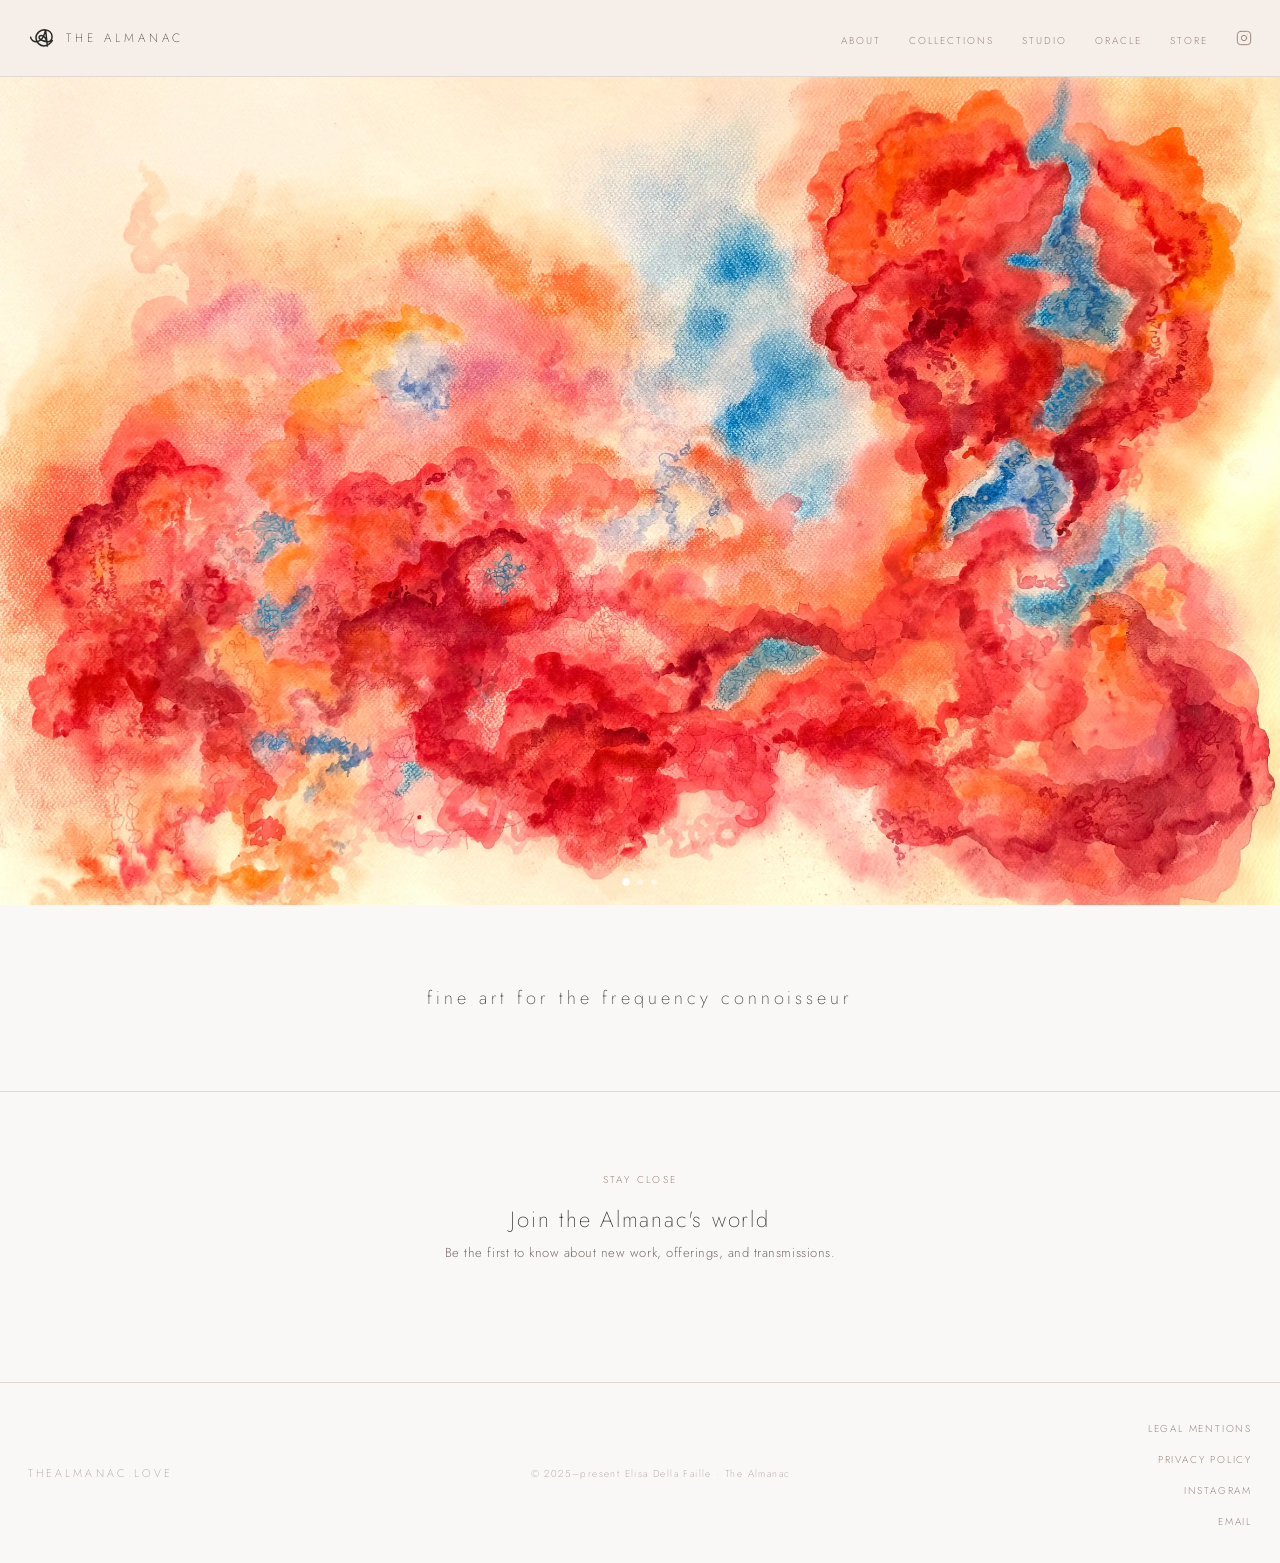
==== index.html @ 08c4aa6d "added collections page bonestructure and updates homepage about" ====
<!DOCTYPE html>
<html lang="en">
<head>
  <meta charset="UTF-8">
  <meta name="viewport" content="width=device-width, initial-scale=1.0">
  <meta name="referrer" content="strict-origin-when-cross-origin">
  <title>The Almanac</title>
  <meta name="description" content="The Almanac is a living body of work materialising unseen forces. A collection of dances on paper, on skin, in silence.">

  <!-- Open Graph -->
  <meta property="og:title" content="The Almanac">
  <meta property="og:description" content="The Almanac is a living body of work materialising unseen forces. A collection of dances on paper, on skin, in silence.">
  <meta property="og:image" content="https://thealmanacslove.github.io/thealmanac/img/hero1-big.webp">
  <meta property="og:url" content="https://thealmanacslove.github.io/thealmanac/">
  <meta property="og:type" content="website">

  <link rel="canonical" href="https://thealmanacslove.github.io/thealmanac/">

  <link rel="preconnect" href="https://fonts.googleapis.com">
  <link rel="preconnect" href="https://fonts.gstatic.com" crossorigin>
  <link href="https://fonts.googleapis.com/css2?family=Jost:wght@200;300&display=swap" rel="stylesheet">
  <link rel="stylesheet" href="style.css">
  <link rel="icon" href="img/almanaclogo.svg" type="image/svg+xml">

  <link rel="preload" as="image" href="img/hero1.webp">

  <!-- MailerLite Universal -->
  <script>
    (function(w,d,e,u,f,l,n){w[f]=w[f]||function(){(w[f].q=w[f].q||[])
    .push(arguments);},l=d.createElement(e),l.async=1,l.src=u,
    n=d.getElementsByTagName(e)[0],n.parentNode.insertBefore(l,n);})
    (window,document,'script','https://assets.mailerlite.com/js/universal.js','ml');
    ml('account', '2088881');
  </script>

  <style>
    footer { border-top: none; }

    /* ─── HERO SLIDER ─── */
    .hero-slider {
      position: relative;
      width: 100%;
      overflow: hidden;
      background: var(--pink);
    }

    .hero-track {
      display: flex;
      transition: transform 1.1s cubic-bezier(0.4, 0, 0.2, 1);
      will-change: transform;
    }

    .hero-track.no-transition { transition: none; }

    .hero-slide {
      flex: 0 0 100%;
      max-height: 92vh;
      overflow: hidden;
    }

    .hero-slide img {
      width: 100%;
      height: 92vh;
      object-fit: cover;
      object-position: center;
      display: block;
    }

    .hero-dots {
      position: absolute;
      bottom: 20px;
      left: 50%;
      transform: translateX(-50%);
      display: flex;
      gap: 8px;
      z-index: 10;
    }

    .hero-dot {
      width: 6px;
      height: 6px;
      border-radius: 50%;
      background: rgba(255, 255, 255, 0.5);
      border: none;
      padding: 0;
      cursor: pointer;
      transition: background 0.3s ease, transform 0.3s ease;
    }

    .hero-dot.active {
      background: rgba(255, 255, 255, 0.95);
      transform: scale(1.3);
    }

    /* ─── ABOUT ─── */
    .about {
      padding: 80px 28px;
      border-bottom: 0.5px solid var(--border);
      text-align: center;
    }

    .about p {
      font-size: 18px;
      font-weight: 200;
      letter-spacing: 0.22em;
      text-transform: lowercase;
      color: var(--ink);
    }

    .about-logo {
      height: 40px;
      width: 40px;
      display: block;
      margin: 24px auto 0;
    }

    /* ─── NEWSLETTER ─── */
    .newsletter {
      padding: 80px 28px;
      border-bottom: 0.5px solid var(--border);
      text-align: center;
    }

    .newsletter-eyebrow {
      font-size: 10px;
      font-weight: 300;
      letter-spacing: 0.24em;
      text-transform: uppercase;
      color: var(--muted);
      margin-bottom: 16px;
    }

    .newsletter-heading {
      font-size: 22px;
      font-weight: 200;
      letter-spacing: 0.08em;
      color: var(--ink);
      margin-bottom: 8px;
    }

    .newsletter-sub {
      font-size: 13px;
      font-weight: 300;
      color: var(--body-text);
      letter-spacing: 0.04em;
      margin-bottom: 40px;
    }

    .newsletter .ml-embedded { max-width: 400px; margin: 0 auto; }
    .ml-form-embedWrapper { background-color: transparent !important; }
    .ml-form-embedBody { padding: 0 !important; }
    .ml-form-embedContent { display: none !important; }

    .ml-form-fieldRow input {
      background-color: var(--bg) !important;
      border-color: var(--border) !important;
      border-radius: 0 !important;
      font-family: var(--font) !important;
      font-size: 13px !important;
      font-weight: 300 !important;
      color: var(--ink) !important;
      letter-spacing: 0.06em !important;
      padding: 14px 16px !important;
    }

    .ml-form-fieldRow input::placeholder {
      color: var(--muted) !important;
      letter-spacing: 0.1em;
      text-transform: uppercase;
      font-size: 11px !important;
    }

    .ml-form-embedSubmit button.primary {
      background-color: var(--klein) !important;
      border: none !important;
      border-radius: 0 !important;
      font-family: var(--font) !important;
      font-size: 11px !important;
      font-weight: 300 !important;
      letter-spacing: 0.24em !important;
      text-transform: uppercase !important;
      padding: 16px !important;
      transition: background-color 0.2s ease !important;
    }

    .ml-form-embedSubmit button.primary:hover { background-color: var(--ink) !important; }

    .ml-form-successContent h4 {
      font-family: var(--font) !important;
      font-weight: 200 !important;
      font-size: 18px !important;
      letter-spacing: 0.1em !important;
      color: var(--ink) !important;
    }

    .ml-form-successContent p {
      font-family: var(--font) !important;
      font-weight: 300 !important;
      color: var(--body-text) !important;
    }
  </style>
</head>

<body>

  <!-- NAV -->
  <nav aria-label="Main navigation">
    <a href="/" class="nav-logo" aria-label="The Almanac — home">
      <img src="img/almanaclogo.svg" alt="The Almanac" class="nav-logo-img">
      <span class="nav-logo-text">The Almanac</span>
    </a>
    <ul class="nav-links">
      <li><a href="about.html">About</a></li>
      <li><a href="collections.html">Collections</a></li>
      <li><a href="studio.html">Studio</a></li>
      <li><a href="oracle.html">Oracle</a></li>
      <li><a href="store.html">Store</a></li>
      <li>
        <a href="https://www.instagram.com/thealmanac.love/"
           target="_blank"
           rel="noopener noreferrer"
           class="nav-instagram"
           aria-label="The Almanac on Instagram">
          <svg viewBox="0 0 24 24" aria-hidden="true">
            <rect x="2" y="2" width="20" height="20" rx="5" ry="5"/>
            <circle cx="12" cy="12" r="4"/>
            <circle cx="17.5" cy="6.5" r="0.5" fill="currentColor" stroke="none"/>
          </svg>
        </a>
      </li>
    </ul>
  </nav>

  <!-- HERO SLIDER -->
  <section aria-label="Hero image slideshow" aria-roledescription="carousel">
    <div class="hero-slider" id="heroSlider">
      <div class="hero-track" id="heroTrack">

        <div class="hero-slide" role="group" aria-roledescription="slide" aria-label="Slide 1 of 3">
          <img src="img/hero1.webp" alt="Original painting by Elisa - cities in the sky — The Almanac" loading="eager">
        </div>

        <div class="hero-slide" role="group" aria-roledescription="slide" aria-label="Slide 2 of 3">
          <img src="img/hero2.webp" alt="Original painting by Elisa - devotion — The Almanac" loading="lazy">
        </div>

        <div class="hero-slide" role="group" aria-roledescription="slide" aria-label="Slide 3 of 3">
          <img src="img/hero3.webp" alt="Original painting by Elisa - welcome to aurora — The Almanac" loading="lazy">
        </div>

      </div>

      <!-- Dots -->
      <div class="hero-dots" role="tablist" aria-label="Slide navigation">
        <button class="hero-dot active" role="tab" aria-selected="true"  aria-label="Go to slide 1" data-index="0"></button>
        <button class="hero-dot"        role="tab" aria-selected="false" aria-label="Go to slide 2" data-index="1"></button>
        <button class="hero-dot"        role="tab" aria-selected="false" aria-label="Go to slide 3" data-index="2"></button>
      </div>
    </div>
  </section>

  <!-- ABOUT -->
  <section class="about" aria-label="About The Almanac">
    <p>fine art for the frequency connoisseur</p>
  </section>

  <!-- NEWSLETTER -->
  <section class="newsletter" id="newsletter" aria-label="Newsletter signup">
    <p class="newsletter-eyebrow">Stay close</p>
    <h2 class="newsletter-heading">Join the Almanac's world</h2>
    <p class="newsletter-sub">Be the first to know about new work, offerings, and transmissions.</p>
    <div class="ml-embedded" data-form="FB75Kf"></div>
  </section>

  <!-- FOOTER -->
  <footer>
    <span class="footer-logo">thealmanac.love</span>
    <p class="footer-copyright">© 2025–present Elisa Della Faille · The Almanac</p>
    <ul class="footer-links">
      <li><a href="legal.html">Legal Mentions</a></li>
      <li><a href="privacy.html">Privacy Policy</a></li>
      <li><a href="https://www.instagram.com/thealmanac.love/" target="_blank" rel="noopener noreferrer">Instagram</a></li>
      <li><a href="mailto:thealmanac.elisa@gmail.com">Email</a></li>
    </ul>
  </footer>

  <script src="main.js" defer></script>
  <script>
    (function () {
      const slider  = document.getElementById('heroSlider');
      const track   = document.getElementById('heroTrack');
      const dotsContainer = document.querySelector('.hero-dots');

      const realSlides = Array.from(track.querySelectorAll('.hero-slide'));
      const total      = realSlides.length;

      const cloneLast  = realSlides[total - 1].cloneNode(true);
      const cloneFirst = realSlides[0].cloneNode(true);
      track.prepend(cloneLast);
      track.appendChild(cloneFirst);

      let pos     = 1;
      let current = 0;
      let autoTimer   = null;
      let isTransitioning = false;

      dotsContainer.innerHTML = '';
      realSlides.forEach((_, i) => {
        const btn = document.createElement('button');
        btn.className   = 'hero-dot' + (i === 0 ? ' active' : '');
        btn.setAttribute('role', 'tab');
        btn.setAttribute('aria-selected', i === 0 ? 'true' : 'false');
        btn.setAttribute('aria-label', `Go to slide ${i + 1}`);
        btn.dataset.index = i;
        btn.addEventListener('click', () => { goTo(i); startAuto(); });
        dotsContainer.appendChild(btn);
      });

      const dots = () => dotsContainer.querySelectorAll('.hero-dot');

      function updateDots(index) {
        dots().forEach((d, i) => {
          d.classList.toggle('active', i === index);
          d.setAttribute('aria-selected', i === index ? 'true' : 'false');
        });
      }

      function setPos(index, animate) {
        if (!animate) track.classList.add('no-transition');
        track.style.transform = `translateX(-${index * 100}%)`;
        if (!animate) {
          track.getBoundingClientRect();
          track.classList.remove('no-transition');
        }
      }

      function goTo(realIndex) {
        if (isTransitioning) return;
        current = ((realIndex % total) + total) % total;
        pos     = current + 1;
        isTransitioning = true;
        setPos(pos, true);
        updateDots(current);
      }

      function next() {
        if (isTransitioning) return;
        isTransitioning = true;
        pos++;
        current = pos === total + 1 ? 0 : pos - 1;
        setPos(pos, true);
        updateDots(current);
      }

      function prev() {
        if (isTransitioning) return;
        isTransitioning = true;
        pos--;
        current = pos === 0 ? total - 1 : pos - 1;
        setPos(pos, true);
        updateDots(current);
      }

      track.addEventListener('transitionend', () => {
        isTransitioning = false;
        if (pos === total + 1) { pos = 1; setPos(pos, false); }
        if (pos === 0)         { pos = total; setPos(pos, false); }
      });

      setPos(pos, false);

      function startAuto() { stopAuto(); autoTimer = setInterval(next, 4500); }
      function stopAuto()  { clearInterval(autoTimer); }

      slider.addEventListener('mouseenter', stopAuto);
      slider.addEventListener('mouseleave', startAuto);

      let touchStartX = 0;
      slider.addEventListener('touchstart', e => { touchStartX = e.changedTouches[0].screenX; stopAuto(); }, { passive: true });
      slider.addEventListener('touchend',   e => {
        const diff = touchStartX - e.changedTouches[0].screenX;
        if (Math.abs(diff) > 40) diff > 0 ? next() : prev();
        startAuto();
      }, { passive: true });

      let wheelLock = false;
      slider.addEventListener('wheel', e => {
        if (Math.abs(e.deltaX) < Math.abs(e.deltaY)) return;
        e.preventDefault();
        if (wheelLock) return;
        wheelLock = true;
        e.deltaX > 30 ? next() : e.deltaX < -30 ? prev() : null;
        startAuto();
        setTimeout(() => { wheelLock = false; }, 900);
      }, { passive: false });

      slider.setAttribute('tabindex', '0');
      slider.addEventListener('keydown', e => {
        if (e.key === 'ArrowRight') { next(); startAuto(); }
        if (e.key === 'ArrowLeft')  { prev(); startAuto(); }
      });

      let resizeTimer;
      window.addEventListener('resize', () => {
        clearTimeout(resizeTimer);
        track.classList.add('no-transition');
        track.style.transform = `translateX(-${pos * 100}%)`;
        resizeTimer = setTimeout(() => track.classList.remove('no-transition'), 150);
      });

      startAuto();
    })();
  </script>

</body>
</html>
---- style.css ----
/* ═══════════════════════════════════════════════
   The Almanac — shared stylesheet
   ═══════════════════════════════════════════════ */

/* ── RESET ─────────────────────────────────── */
*, *::before, *::after { box-sizing: border-box; margin: 0; padding: 0; }

/* ── TOKENS ─────────────────────────────────── */
:root {
  --bg:        #F9F8F6;
  --nav-bg:    #F5EEE9;
  --pink:      #EDD8CF;
  --border:    #E2D8D2;
  --ink:       #2A2825;
  --muted:     #9E8880;
  --body-text: #7A6E6A;
  --klein:     #002FA7;
  --font:      'Jost', sans-serif;
}

/* ── BASE ────────────────────────────────────── */
html { scroll-behavior: smooth; }

body {
  background-color: var(--bg);
  color: var(--ink);
  font-family: var(--font);
  font-weight: 300;
  -webkit-font-smoothing: antialiased;
  min-height: 100vh;
}

a { color: inherit; text-decoration: none; transition: color 0.2s ease; }
a:hover { color: var(--klein); }
img { display: block; width: 100%; }

/* ── NAV ─────────────────────────────────────── */
nav {
  background-color: var(--nav-bg);
  border-bottom: 0.5px solid var(--border);
  padding: 24px 28px;
  display: flex;
  align-items: center;
  justify-content: space-between;
  position: sticky;
  top: 0;
  z-index: 100;
}

.nav-logo {
  display: flex;
  align-items: center;
  gap: 10px;
}

.nav-logo-img {
  height: 28px;
  width: auto;
  display: block;
}

.nav-logo-text {
  font-size: 12px;
  font-weight: 200;
  letter-spacing: 0.32em;
  text-transform: uppercase;
  color: var(--ink);
}

@media (max-width: 640px) {
  .nav-logo-text { display: none; }
}

.nav-links {
  display: flex;
  align-items: center;
  gap: 28px;
  list-style: none;
}

.nav-links a {
  font-size: 10px;
  font-weight: 300;
  letter-spacing: 0.2em;
  text-transform: uppercase;
  color: var(--muted);
}

.nav-links a:hover { color: var(--klein); }

.nav-instagram {
  display: flex;
  align-items: center;
  color: var(--muted);
  transition: color 0.2s ease;
}

.nav-instagram:hover { color: var(--klein); }

.nav-instagram svg {
  width: 16px;
  height: 16px;
  stroke: currentColor;
  fill: none;
  stroke-width: 1.5;
  stroke-linecap: round;
  stroke-linejoin: round;
}

/* ── FOOTER ──────────────────────────────────── */
footer {
  padding: 32px 28px;
  display: flex;
  align-items: center;
  justify-content: space-between;
  flex-wrap: wrap;
  gap: 16px;
  border-top: 0.5px solid var(--border);
}

.footer-logo {
  font-size: 11px;
  font-weight: 200;
  letter-spacing: 0.28em;
  text-transform: uppercase;
  color: var(--muted);
}

.footer-copyright {
  font-size: 10px;
  font-weight: 200;
  letter-spacing: 0.14em;
  color: var(--muted);
}

.footer-links {
  display: flex;
  flex-direction: column;
  gap: 8px;
  list-style: none;
  align-items: flex-end;
}

.footer-links a {
  font-size: 10px;
  font-weight: 300;
  letter-spacing: 0.18em;
  text-transform: uppercase;
  color: var(--muted);
}

.footer-links a:hover { color: var(--klein); }

/* ── BUTTONS ─────────────────────────────────── */
.btn {
  font-family: var(--font);
  font-size: 11px;
  font-weight: 300;
  letter-spacing: 0.24em;
  text-transform: uppercase;
  padding: 16px 40px;
  border: none;
  cursor: pointer;
  transition: background 0.2s ease, color 0.2s ease;
  display: inline-flex;
  align-items: center;
  gap: 10px;
}

.btn-roll {
  background: var(--ink);
  color: #fff;
  min-width: 220px;
}

.btn-roll:hover:not(:disabled) { background: var(--klein); }

.btn-roll:disabled {
  background: var(--border);
  color: var(--muted);
  cursor: not-allowed;
}

.btn-secondary {
  background: transparent;
  color: var(--muted);
  border: 0.5px solid var(--border);
  min-width: 220px;
  font-size: 10px;
}

.btn-secondary:hover { color: var(--ink); border-color: var(--ink); }

.btn-email {
  background: var(--pink);
  color: var(--ink);
  border: none;
  font-family: var(--font);
  font-size: 11px;
  font-weight: 300;
  letter-spacing: 0.24em;
  text-transform: uppercase;
  padding: 14px;
  cursor: pointer;
  transition: background 0.2s ease;
}

.btn-email:hover { background: var(--ink); color: #fff; }

/* ── TYPOGRAPHY UTILITIES ────────────────────── */
.page-eyebrow {
  font-size: 10px;
  font-weight: 300;
  letter-spacing: 0.24em;
  text-transform: uppercase;
  color: var(--muted);
  margin-bottom: 16px;
}

.page-title {
  font-size: 26px;
  font-weight: 200;
  letter-spacing: 0.08em;
  color: var(--ink);
  margin-bottom: 12px;
}

.page-sub {
  font-size: 13px;
  font-weight: 300;
  color: var(--body-text);
  line-height: 1.8;
  max-width: 420px;
  margin: 0 auto 48px;
}

/* ── ACCESSIBILITY ───────────────────────────── */
:focus-visible { outline: 2px solid var(--klein); outline-offset: 3px; }

.sr-only {
  position: absolute;
  width: 1px;
  height: 1px;
  padding: 0;
  margin: -1px;
  overflow: hidden;
  clip: rect(0,0,0,0);
  white-space: nowrap;
  border: 0;
}
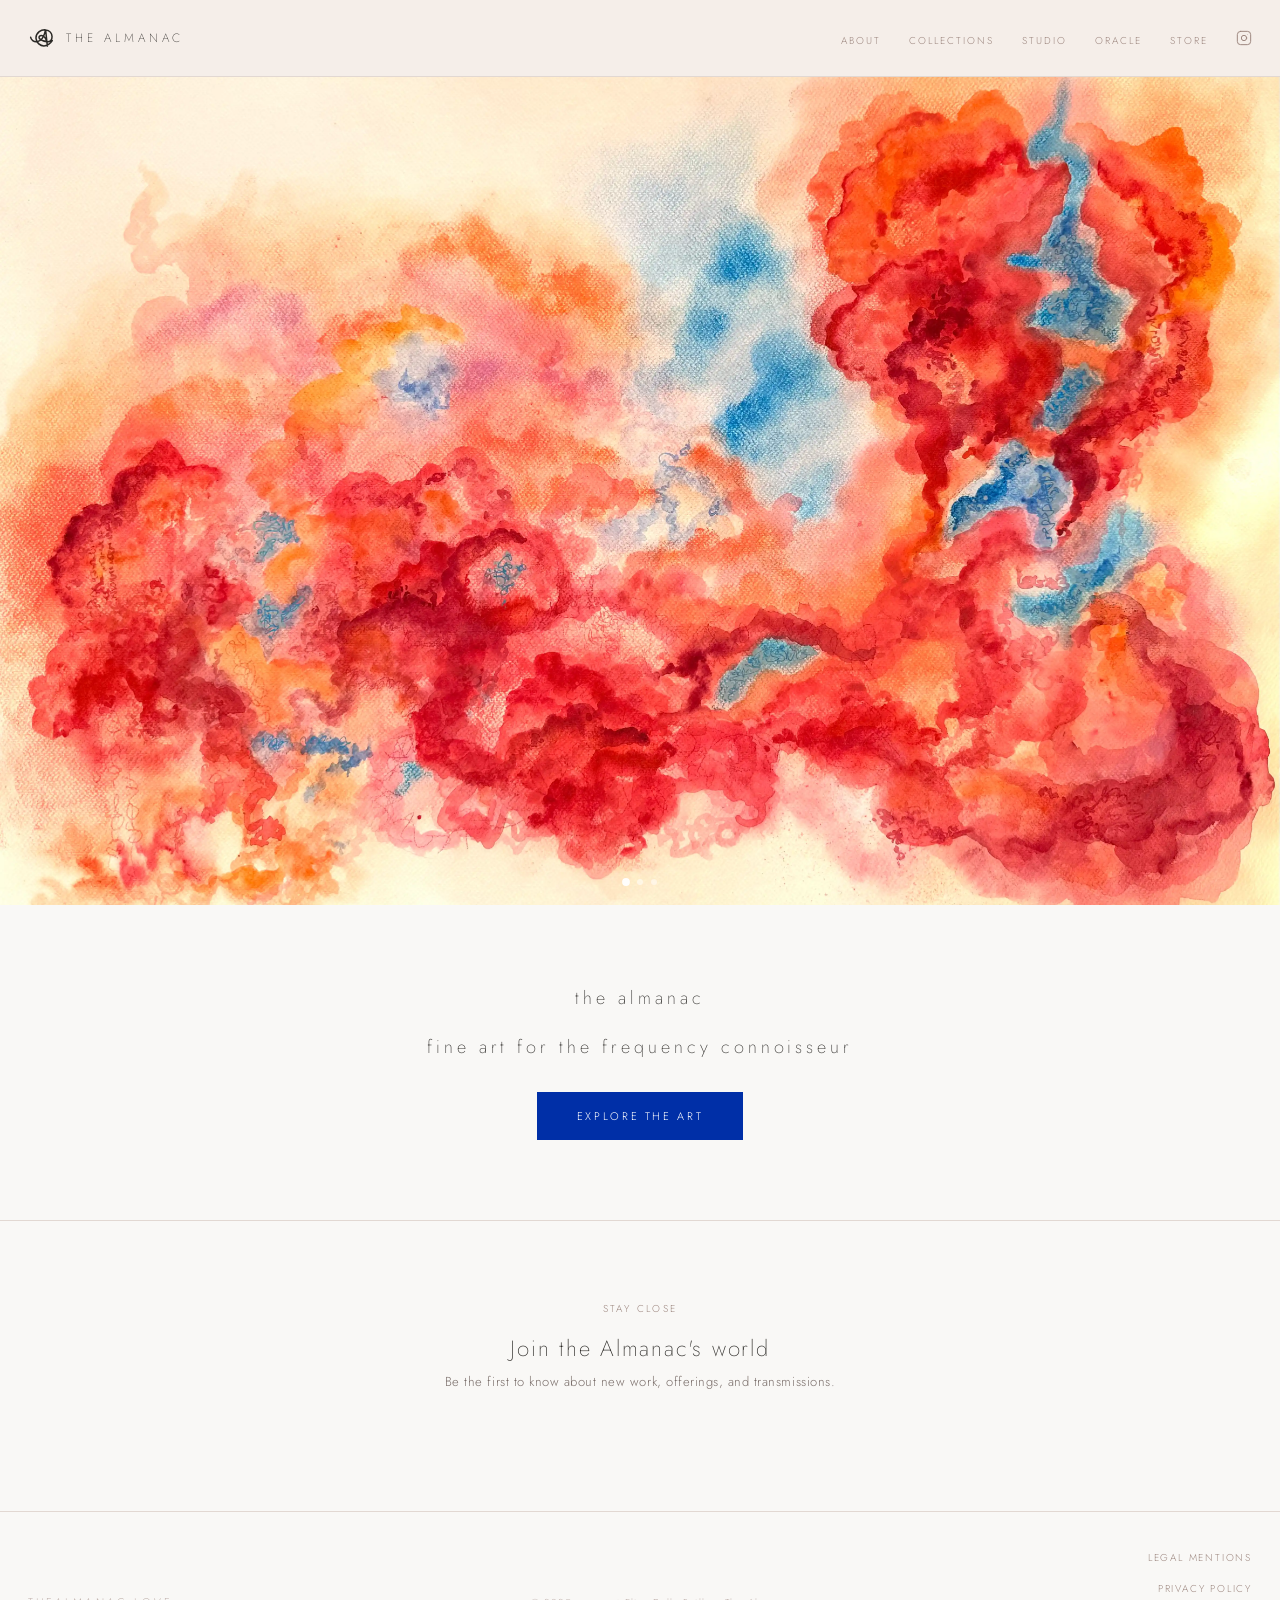
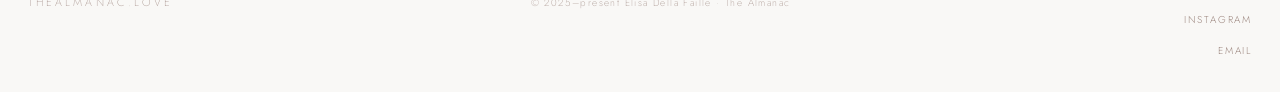
==== commit 542bd5b7: "added collections button on home page" ====
--- a/index.html
+++ b/index.html
@@ -8,11 +8,13 @@
   <meta name="description" content="The Almanac is a living body of work materialising unseen forces. A collection of dances on paper, on skin, in silence.">
 
   <!-- Open Graph -->
-  <meta property="og:title" content="The Almanac">
+  <meta property="og:title" content="The Almanac — fine art for the frequency connoisseur">
   <meta property="og:description" content="The Almanac is a living body of work materialising unseen forces. A collection of dances on paper, on skin, in silence.">
-  <meta property="og:image" content="https://thealmanacslove.github.io/thealmanac/img/hero1-big.webp">
+  <meta property="og:image" content="https://thealmanacslove.github.io/thealmanac/img/hero1.webp">
   <meta property="og:url" content="https://thealmanacslove.github.io/thealmanac/">
   <meta property="og:type" content="website">
+  <meta name="twitter:card" content="summary_large_image">
+  <meta property="og:site_name" content="The Almanac">
 
   <link rel="canonical" href="https://thealmanacslove.github.io/thealmanac/">
 
@@ -92,6 +94,23 @@
       transform: scale(1.3);
     }
 
+    /* ─── HERO STICKY ─── */
+    .hero-section-wrap {
+      position: sticky;
+      top: var(--nav-h, 0px);
+      z-index: 0;
+      transition: top 0.3s ease;
+    }
+
+    /* Content slides over the sticky hero */
+    .about,
+    .newsletter,
+    footer {
+      position: relative;
+      z-index: 1;
+      background: var(--bg);
+    }
+
     /* ─── ABOUT ─── */
     .about {
       padding: 80px 28px;
@@ -106,6 +125,8 @@
       text-transform: lowercase;
       color: var(--ink);
     }
+
+    .about-cta { margin-top: 32px; }
 
     .about-logo {
       height: 40px;
@@ -232,7 +253,7 @@
   </nav>
 
   <!-- HERO SLIDER -->
-  <section aria-label="Hero image slideshow" aria-roledescription="carousel">
+  <section class="hero-section-wrap" aria-label="Hero image slideshow" aria-roledescription="carousel">
     <div class="hero-slider" id="heroSlider">
       <div class="hero-track" id="heroTrack">
 
@@ -261,7 +282,10 @@
 
   <!-- ABOUT -->
   <section class="about" aria-label="About The Almanac">
+    <p>the Almanac</p>
+    <br>
     <p>fine art for the frequency connoisseur</p>
+    <a href="collections.html" class="btn btn-primary about-cta">Explore the art</a>
   </section>
 
   <!-- NEWSLETTER -->
--- a/style.css
+++ b/style.css
@@ -28,7 +28,11 @@
   font-weight: 300;
   -webkit-font-smoothing: antialiased;
   min-height: 100vh;
-}
+  display: flex;
+  flex-direction: column;
+}
+
+body > main { flex: 1; }
 
 a { color: inherit; text-decoration: none; transition: color 0.2s ease; }
 a:hover { color: var(--klein); }
@@ -45,6 +49,7 @@
   position: sticky;
   top: 0;
   z-index: 100;
+  transition: top 0.3s ease;
 }
 
 .nav-logo {
@@ -67,26 +72,76 @@
   color: var(--ink);
 }
 
+.nav-links {
+  display: flex;
+  align-items: center;
+  gap: 28px;
+  list-style: none;
+}
+
+.nav-links a {
+  font-size: 10px;
+  font-weight: 300;
+  letter-spacing: 0.2em;
+  text-transform: uppercase;
+  color: var(--muted);
+}
+
+.nav-links a:hover { color: var(--klein); }
+
+/* ── HAMBURGER ───────────────────────────────── */
+.nav-hamburger {
+  display: none;
+  flex-direction: column;
+  justify-content: center;
+  gap: 5px;
+  background: none;
+  border: none;
+  cursor: pointer;
+  padding: 4px;
+  z-index: 101;
+}
+
+.ham-bar {
+  display: block;
+  width: 22px;
+  height: 1px;
+  background: var(--ink);
+  transition: transform 0.25s ease, opacity 0.25s ease;
+  transform-origin: center;
+}
+
+nav.nav-open .ham-bar:nth-child(1) { transform: translateY(6px) rotate(45deg); }
+nav.nav-open .ham-bar:nth-child(2) { opacity: 0; }
+nav.nav-open .ham-bar:nth-child(3) { transform: translateY(-6px) rotate(-45deg); }
+
+/* Home link — mobile menu only */
+.nav-home { display: none; }
+
 @media (max-width: 640px) {
   .nav-logo-text { display: none; }
-}
-
-.nav-links {
-  display: flex;
-  align-items: center;
-  gap: 28px;
-  list-style: none;
-}
-
-.nav-links a {
-  font-size: 10px;
-  font-weight: 300;
-  letter-spacing: 0.2em;
-  text-transform: uppercase;
-  color: var(--muted);
-}
-
-.nav-links a:hover { color: var(--klein); }
+  .nav-hamburger { display: flex; }
+
+  .nav-links {
+    display: none;
+    position: absolute;
+    top: 100%;
+    left: 0;
+    right: 0;
+    flex-direction: column;
+    align-items: flex-end;
+    background: var(--nav-bg);
+    border-bottom: 0.5px solid var(--border);
+    padding: 20px 28px 28px;
+    gap: 20px;
+  }
+
+  nav.nav-open .nav-links { display: flex; }
+
+  .nav-home { display: list-item; }
+
+  .nav-links a { font-size: 12px; }
+}
 
 .nav-instagram {
   display: flex;
@@ -164,8 +219,16 @@
   transition: background 0.2s ease, color 0.2s ease;
   display: inline-flex;
   align-items: center;
+  justify-content: center;
   gap: 10px;
 }
+
+.btn-primary {
+  background: var(--klein);
+  color: #fff;
+}
+
+.btn-primary:hover { background: var(--ink); color: #fff; font-weight: 600; }
 
 .btn-roll {
   background: var(--ink);
@@ -173,7 +236,7 @@
   min-width: 220px;
 }
 
-.btn-roll:hover:not(:disabled) { background: var(--klein); }
+.btn-roll:hover:not(:disabled) { background: var(--klein); color: #fff; font-weight: 600; }
 
 .btn-roll:disabled {
   background: var(--border);
@@ -189,7 +252,7 @@
   font-size: 10px;
 }
 
-.btn-secondary:hover { color: var(--ink); border-color: var(--ink); }
+.btn-secondary:hover { background: var(--ink); color: #fff; font-weight: 600; border-color: var(--ink); }
 
 .btn-email {
   background: var(--pink);
@@ -205,7 +268,7 @@
   transition: background 0.2s ease;
 }
 
-.btn-email:hover { background: var(--ink); color: #fff; }
+.btn-email:hover { background: var(--ink); color: #fff; font-weight: 600; }
 
 /* ── TYPOGRAPHY UTILITIES ────────────────────── */
 .page-eyebrow {
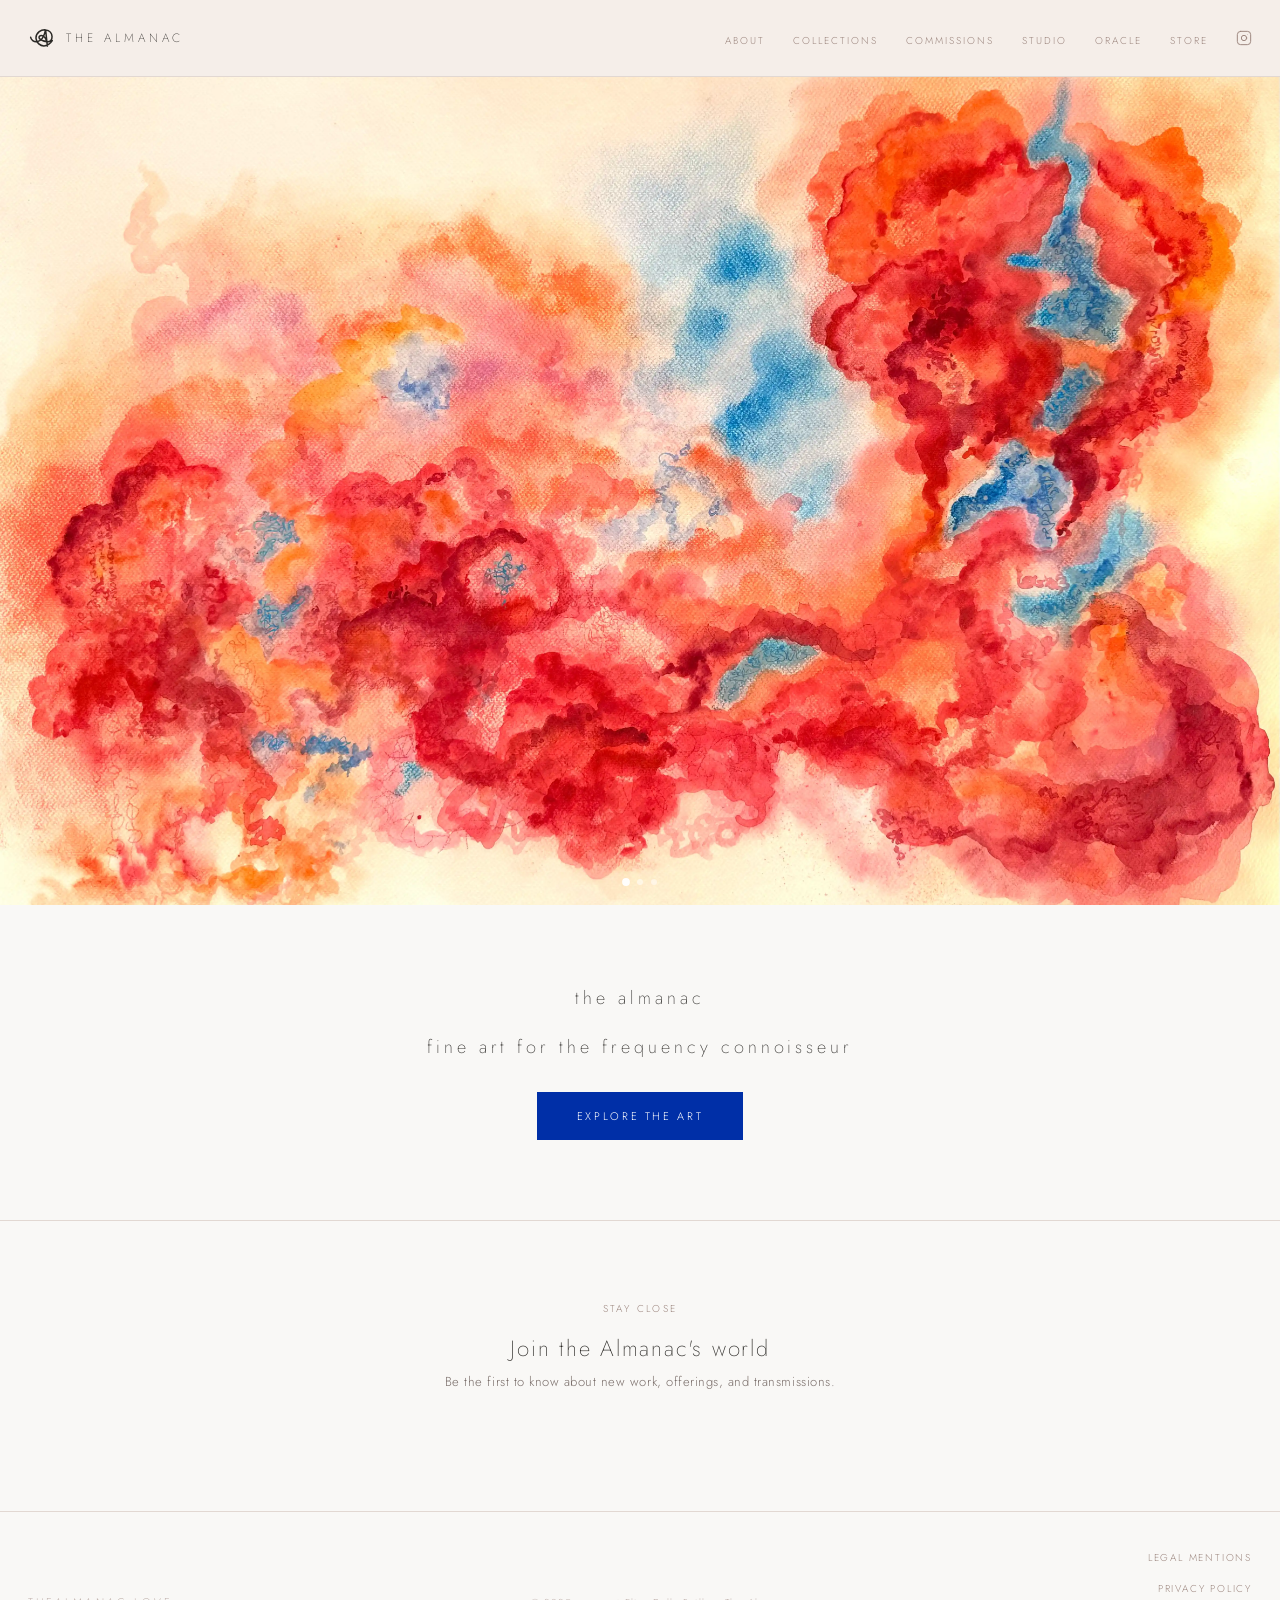
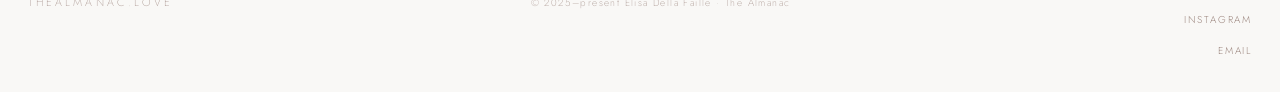
==== commit b60582da: "added comissions page" ====
--- a/index.html
+++ b/index.html
@@ -20,7 +20,7 @@
 
   <link rel="preconnect" href="https://fonts.googleapis.com">
   <link rel="preconnect" href="https://fonts.gstatic.com" crossorigin>
-  <link href="https://fonts.googleapis.com/css2?family=Jost:wght@200;300&display=swap" rel="stylesheet">
+  <link href="https://fonts.googleapis.com/css2?family=Jost:wght@200;300;600&display=swap" rel="stylesheet">
   <link rel="stylesheet" href="style.css">
   <link rel="icon" href="img/almanaclogo.svg" type="image/svg+xml">
 
@@ -204,7 +204,7 @@
       transition: background-color 0.2s ease !important;
     }
 
-    .ml-form-embedSubmit button.primary:hover { background-color: var(--ink) !important; }
+    .ml-form-embedSubmit button.primary:hover { background-color: var(--ink) !important; color: #fff !important; font-weight: 600 !important; }
 
     .ml-form-successContent h4 {
       font-family: var(--font) !important;
@@ -233,6 +233,7 @@
     <ul class="nav-links">
       <li><a href="about.html">About</a></li>
       <li><a href="collections.html">Collections</a></li>
+      <li><a href="commissions.html">Commissions</a></li>
       <li><a href="studio.html">Studio</a></li>
       <li><a href="oracle.html">Oracle</a></li>
       <li><a href="store.html">Store</a></li>
@@ -385,7 +386,8 @@
         updateDots(current);
       }
 
-      track.addEventListener('transitionend', () => {
+      track.addEventListener('transitionend', (e) => {
+        if (e.propertyName !== 'transform') return;
         isTransitioning = false;
         if (pos === total + 1) { pos = 1; setPos(pos, false); }
         if (pos === 0)         { pos = total; setPos(pos, false); }
@@ -396,8 +398,11 @@
       function startAuto() { stopAuto(); autoTimer = setInterval(next, 4500); }
       function stopAuto()  { clearInterval(autoTimer); }
 
-      slider.addEventListener('mouseenter', stopAuto);
-      slider.addEventListener('mouseleave', startAuto);
+      // Only pause on real mouse hover, not on touch-simulated mouseenter
+      if (window.matchMedia('(hover: hover)').matches) {
+        slider.addEventListener('mouseenter', stopAuto);
+        slider.addEventListener('mouseleave', startAuto);
+      }
 
       let touchStartX = 0;
       slider.addEventListener('touchstart', e => { touchStartX = e.changedTouches[0].screenX; stopAuto(); }, { passive: true });
